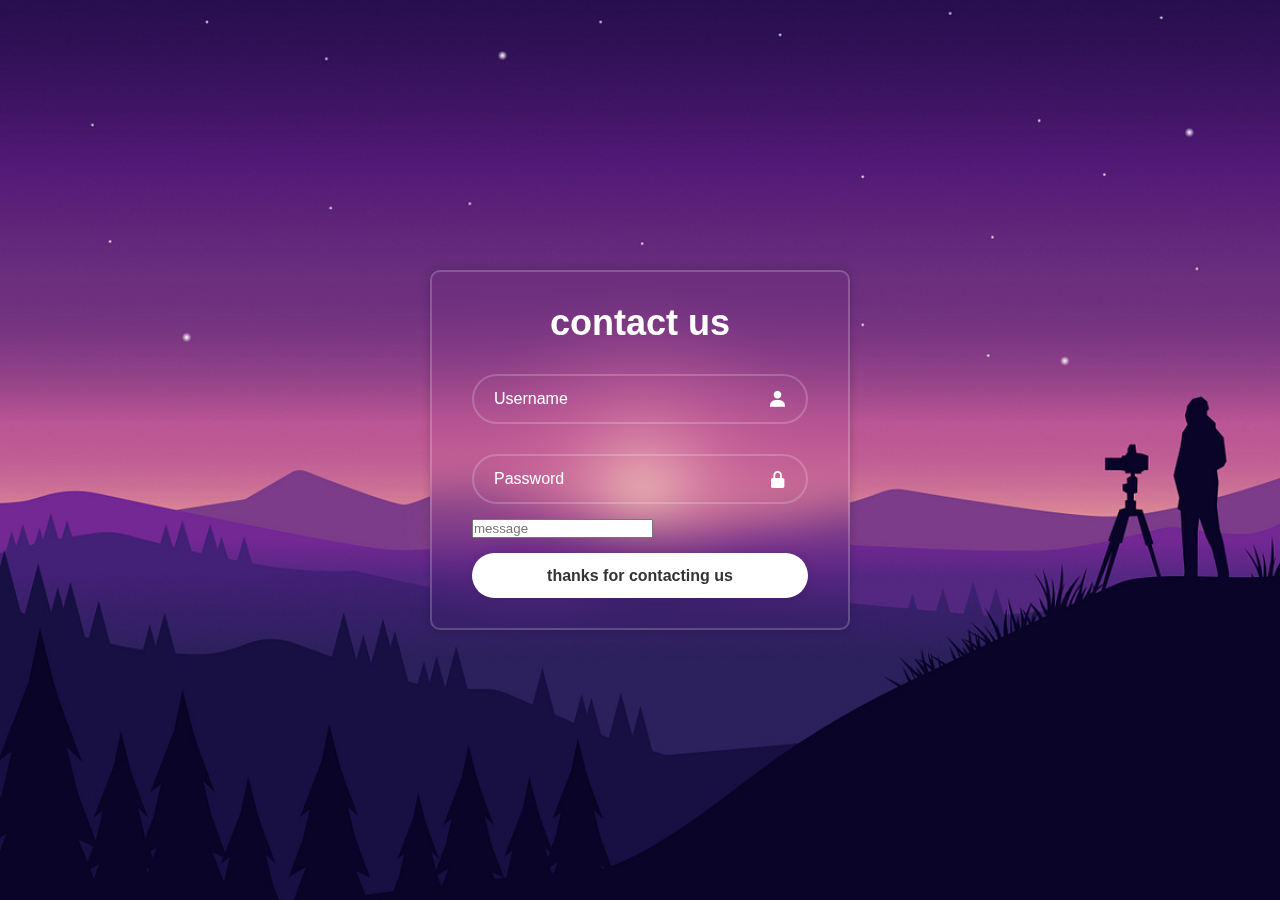
==== contact.html @ 41da9b0a "push" ====
<!DOCTYPE html>
<html>
    <head>
        <title>Login or Sign up</title>
        <link rel="stylesheet" href="contact.css">
        <link href='https://unpkg.com/boxicons@2.1.4/css/boxicons.min.css' rel='stylesheet'>
        <style></style>
    </head>
   
    <body>
        <div class="wrapper">
            <form action="">
                <h1>contact us</h1>
                <div class="input-box">
                    <input type="text" placeholder="Username"
                    required>
                    <i class='bx bxs-user'></i>
                </div>
                <div class="input-box">
                    <input type="password" placeholder="Password"
                    required>
                    <i class='bx bxs-lock-alt'></i>
                </div>


                <div class="remember-forgot">
                    <label><input type="message" placeholder="message"> 
                    </label>
                </div>

                <button type="submit" class="btn" href="index1.html">thanks for contacting us</button>

                
                
            </form>
        </div>


    </body>
</html>
---- contact.css ----
* {
    margin: 0;
    padding: 0;
    box-sizing: border-box;
    font-family: "Poppins", sans-serif;
  
  }
  
  
  body{
    display: flex;
    justify-content: center;
    align-items: center;
    min-height: 100vh;
    background: url('contact.jpg') no-repeat;
    background-size: cover;
    background-position: center;
  
  }
  
  .wrapper{
    width: 420px;
    background: transparent;
    border: 2px solid rgba(255, 255, 255, .2);
    backdrop-filter: blur(20px);
    box-shadow: 0 0 10px rgba(0, 0, 0, .2);
    color: #fff;
    border-radius: 10px;
    padding: 30px 40px;
  }
  
  .wrapper h1{
    font-size: 36px;
    text-align: center;
  }
  
  .wrapper .input-box {
    position: relative;
    width: 100%;
    height: 50px;
    margin: 30px 0;
  }
  
  .input-box input {
    width: 100%;
    height: 100%;
    background: transparent;
    border: none;
    outline: none;
    border: 2px solid rgba(255, 255, 255, .2);
    border-radius: 40px;
    font-size: 16px;
    color: #fff;
    padding: 20px 45px 20px 20px;
  
  }
  
  .input-box input::placeholder {
    color: #fff;
  
  }
  
  .input-box i {
    position: absolute;
    right: 20px;
    top: 50%;
    transform: translateY(-50%);
    font-size: 20px;
  
  
  }
  
  .wrapper .remember-forgot {
    display: flex;
    justify-content: space-between;
    font-size: 14.5px;
    margin: -15px 0 15px;
  
  }
  
  .remember-forgot label input {
    accent-color: #fff;
    margin-right: 3px;
  }
  
  .remember-forgot a {
    color: #fff;
    text-decoration: none;
  
  }
  
  .remember-forgot a:hover {
    text-decoration: underline;
  }
  
  .wrapper .btn {
    width: 100%;
    height: 45px;
    background: #fff;
    border: none;
    outline: none;
    border-radius: 40px;
    box-shadow: 0 0 10px rgba(0, 0, 0, .1);
    cursor: pointer;
    font-size: 16px;
    color: #333;
    font-weight: 600;
  }
  
  
  .wrapper .register-link {
    font-size: 14.5;
    text-align: center;
    margin: 20px 0 15px;
  }
  
  
  .register-link p a {
    color: #fff;
    text-decoration: none;
    font-weight: 600;
  
  
  }
  
  .register-link p a:hover {
    text-decoration: underline;
  
  }
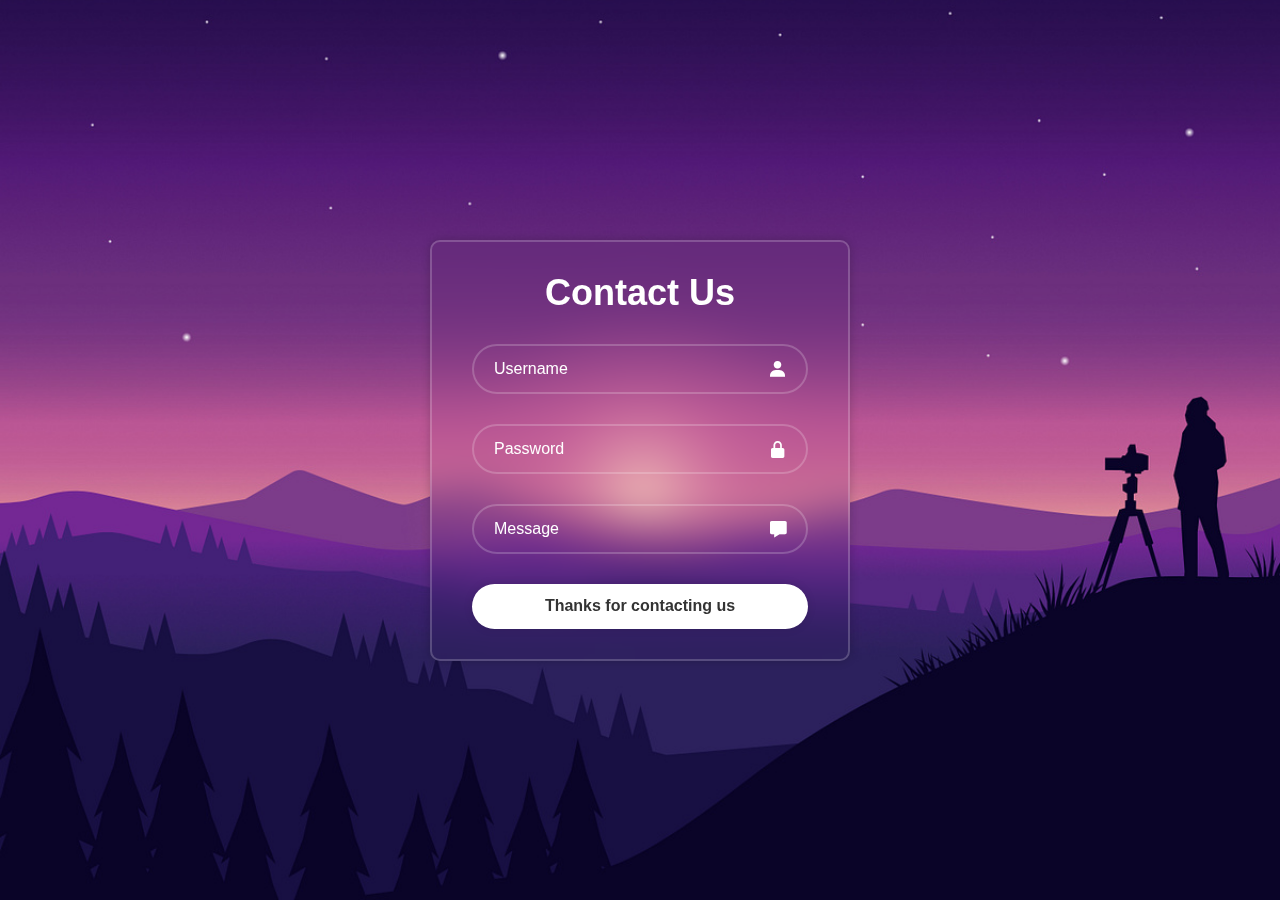
==== commit e619c23d: "new push" ====
--- a/contact.html
+++ b/contact.html
@@ -1,41 +1,33 @@
 <!DOCTYPE html>
-<html>
-    <head>
-        <title>Login or Sign up</title>
-        <link rel="stylesheet" href="contact.css">
-        <link href='https://unpkg.com/boxicons@2.1.4/css/boxicons.min.css' rel='stylesheet'>
-        <style></style>
-    </head>
-   
-    <body>
-        <div class="wrapper">
-            <form action="">
-                <h1>contact us</h1>
-                <div class="input-box">
-                    <input type="text" placeholder="Username"
-                    required>
-                    <i class='bx bxs-user'></i>
-                </div>
-                <div class="input-box">
-                    <input type="password" placeholder="Password"
-                    required>
-                    <i class='bx bxs-lock-alt'></i>
-                </div>
-
-
-                <div class="remember-forgot">
-                    <label><input type="message" placeholder="message"> 
-                    </label>
-                </div>
-
-                <button type="submit" class="btn" href="index1.html">thanks for contacting us</button>
-
-                
-                
-            </form>
-        </div>
-
-
+<html lang="en">
+<head>
+    <meta charset="UTF-8">
+    <meta name="viewport" content="width=device-width, initial-scale=1.0">
+    <title>Contact Us</title>
+    <link rel="stylesheet" href="contact.css">
+    <link href='https://unpkg.com/boxicons@2.1.4/css/boxicons.min.css' rel='stylesheet'>
+</head>
+<body>
+    <div class="wrapper">
+        <form id="contactForm">
+            <h1>Contact Us</h1>
+            <div class="input-box">
+                <input type="email" id="email" placeholder="Username" required>
+                <i class='bx bxs-user'></i>
+                <div id="result"></div>
+            </div>
+            <div class="input-box">
+                <input type="password" placeholder="Password" required>
+                <i class='bx bxs-lock-alt'></i>
+            </div>
+            <div class="input-box">
+                <input type="text" placeholder="Message" required>
+                <i class='bx bxs-message'></i>
+            </div>
+            <button type="submit" class="btn">Thanks for contacting us</button>
+        </form>
+    </div>
+<script src="contact.js"></script>
     </body>
 </html>
 
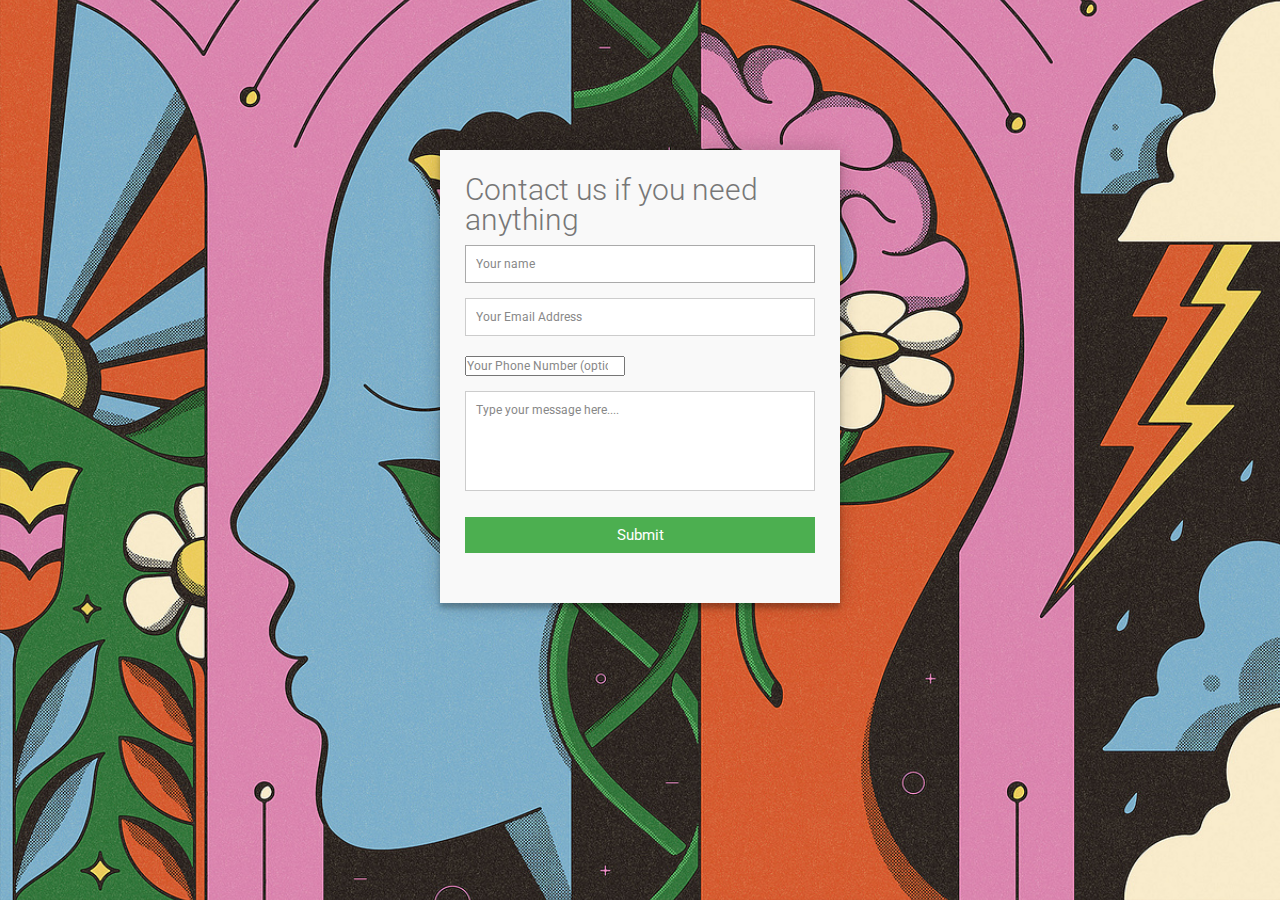
==== commit 419a8811: "push" ====
--- a/contact.html
+++ b/contact.html
@@ -8,25 +8,31 @@
     <link href='https://unpkg.com/boxicons@2.1.4/css/boxicons.min.css' rel='stylesheet'>
 </head>
 <body>
-    <div class="wrapper">
-        <form id="contactForm">
-            <h1>Contact Us</h1>
-            <div class="input-box">
-                <input type="email" id="email" placeholder="Username" required>
-                <i class='bx bxs-user'></i>
-                <div id="result"></div>
-            </div>
-            <div class="input-box">
-                <input type="password" placeholder="Password" required>
-                <i class='bx bxs-lock-alt'></i>
-            </div>
-            <div class="input-box">
-                <input type="text" placeholder="Message" required>
-                <i class='bx bxs-message'></i>
-            </div>
-            <button type="submit" class="btn">Thanks for contacting us</button>
+    <form class="contactform"></form>
+    <div class="container">  
+        <form id="contact" action="" method="post">
+          <h3>Contact us if you need anything</h3>
+          
+          <fieldset>
+            <input placeholder="Your name" type="text" tabindex="1" required autofocus>
+          </fieldset>
+          <fieldset>
+            <input placeholder="Your Email Address" type="email" tabindex="2" required>
+          </fieldset>
+          <fieldset>
+            <input placeholder="Your Phone Number (optional)" type="number" tabindex="3" required>
+          </fieldset>
+          <fieldset>
+           
+          <fieldset>
+            <textarea placeholder="Type your message here...." tabindex="4" required></textarea>
+          </fieldset>
+          <fieldset>
+            <button name="submit" type="submit" id="contact-submit" data-submit="...Sending">Submit</button>
+          </fieldset>
+    
         </form>
-    </div>
+      </div>
 <script src="contact.js"></script>
     </body>
 </html>
--- a/contact.css
+++ b/contact.css
@@ -1,130 +1,148 @@
+@import url(https://fonts.googleapis.com/css?family=Roboto:400,300,600,400italic);
 * {
-    margin: 0;
-    padding: 0;
-    box-sizing: border-box;
-    font-family: "Poppins", sans-serif;
-  
-  }
-  
-  
-  body{
-    display: flex;
-    justify-content: center;
-    align-items: center;
-    min-height: 100vh;
-    background: url('contact.jpg') no-repeat;
-    background-size: cover;
-    background-position: center;
-  
-  }
-  
-  .wrapper{
-    width: 420px;
-    background: transparent;
-    border: 2px solid rgba(255, 255, 255, .2);
-    backdrop-filter: blur(20px);
-    box-shadow: 0 0 10px rgba(0, 0, 0, .2);
-    color: #fff;
-    border-radius: 10px;
-    padding: 30px 40px;
-  }
-  
-  .wrapper h1{
-    font-size: 36px;
-    text-align: center;
-  }
-  
-  .wrapper .input-box {
-    position: relative;
-    width: 100%;
-    height: 50px;
-    margin: 30px 0;
-  }
-  
-  .input-box input {
-    width: 100%;
-    height: 100%;
-    background: transparent;
-    border: none;
-    outline: none;
-    border: 2px solid rgba(255, 255, 255, .2);
-    border-radius: 40px;
-    font-size: 16px;
-    color: #fff;
-    padding: 20px 45px 20px 20px;
-  
-  }
-  
-  .input-box input::placeholder {
-    color: #fff;
-  
-  }
-  
-  .input-box i {
-    position: absolute;
-    right: 20px;
-    top: 50%;
-    transform: translateY(-50%);
-    font-size: 20px;
-  
-  
-  }
-  
-  .wrapper .remember-forgot {
-    display: flex;
-    justify-content: space-between;
-    font-size: 14.5px;
-    margin: -15px 0 15px;
-  
-  }
-  
-  .remember-forgot label input {
-    accent-color: #fff;
-    margin-right: 3px;
-  }
-  
-  .remember-forgot a {
-    color: #fff;
-    text-decoration: none;
-  
-  }
-  
-  .remember-forgot a:hover {
-    text-decoration: underline;
-  }
-  
-  .wrapper .btn {
-    width: 100%;
-    height: 45px;
-    background: #fff;
-    border: none;
-    outline: none;
-    border-radius: 40px;
-    box-shadow: 0 0 10px rgba(0, 0, 0, .1);
-    cursor: pointer;
-    font-size: 16px;
-    color: #333;
-    font-weight: 600;
-  }
-  
-  
-  .wrapper .register-link {
-    font-size: 14.5;
-    text-align: center;
-    margin: 20px 0 15px;
-  }
-  
-  
-  .register-link p a {
-    color: #fff;
-    text-decoration: none;
-    font-weight: 600;
-  
-  
-  }
-  
-  .register-link p a:hover {
-    text-decoration: underline;
-  
-  }
-  +  margin: 0;
+  padding: 0;
+  box-sizing: border-box;
+  -webkit-box-sizing: border-box;
+  -moz-box-sizing: border-box;
+  -webkit-font-smoothing: antialiased;
+  -moz-font-smoothing: antialiased;
+  -o-font-smoothing: antialiased;
+  font-smoothing: antialiased;
+  text-rendering: optimizeLegibility;
+}
+
+body {
+  font-family: "Roboto", Helvetica, Arial, sans-serif;
+  font-weight: 100;
+  font-size: 12px;
+  line-height: 30px;
+  color: #777;
+  background: url(sign.jpg);
+  background-attachment: fixed;
+  background-position: center;
+  background-repeat: no-repeat;
+  background-size: cover;
+}
+
+.container {
+  max-width: 400px;
+  width: 100%;
+  margin: 0 auto;
+  position: relative;
+}
+
+#contact input[type="text"],
+#contact input[type="email"],
+#contact input[type="number"],
+#contact input[type="url"],
+#contact textarea,
+#contact button[type="submit"] {
+  font: 400 12px/16px "Roboto", Helvetica, Arial, sans-serif;
+}
+
+#contact {
+  background: #F9F9F9;
+  padding: 25px;
+  margin: 150px 0;
+  box-shadow: 0 0 20px 0 rgba(0, 0, 0, 0.2), 0 5px 5px 0 rgba(0, 0, 0, 0.24);
+}
+
+#contact h3 {
+  display: block;
+  font-size: 30px;
+  font-weight: 300;
+  margin-bottom: 10px;
+}
+
+#contact h4 {
+  margin: 5px 0 15px;
+  display: block;
+  font-size: 13px;
+  font-weight: 400;
+}
+
+fieldset {
+  border: medium none !important;
+  margin: 0 0 10px;
+  min-width: 100%;
+  padding: 0;
+  width: 100%;
+}
+
+#contact input[type="text"],
+#contact input[type="email"],
+#contact input[type="tel"],
+#contact input[type="url"],
+#contact textarea {
+  width: 100%;
+  border: 1px solid #ccc;
+  background: #FFF;
+  margin: 0 0 5px;
+  padding: 10px;
+}
+
+#contact input[type="text"]:hover,
+#contact input[type="email"]:hover,
+#contact input[type="tel"]:hover,
+#contact input[type="url"]:hover,
+#contact textarea:hover {
+  -webkit-transition: border-color 0.3s ease-in-out;
+  -moz-transition: border-color 0.3s ease-in-out;
+  transition: border-color 0.3s ease-in-out;
+  border: 1px solid #aaa;
+}
+
+#contact textarea {
+  height: 100px;
+  max-width: 100%;
+  resize: none;
+}
+
+#contact button[type="submit"] {
+  cursor: pointer;
+  width: 100%;
+  border: none;
+  background: #4CAF50;
+  color: #FFF;
+  margin: 0 0 5px;
+  padding: 10px;
+  font-size: 15px;
+}
+
+#contact button[type="submit"]:hover {
+  background: #43A047;
+  -webkit-transition: background 0.3s ease-in-out;
+  -moz-transition: background 0.3s ease-in-out;
+  transition: background-color 0.3s ease-in-out;
+}
+
+#contact button[type="submit"]:active {
+  box-shadow: inset 0 1px 3px rgba(0, 0, 0, 0.5);
+}
+
+.copyright {
+  text-align: center;
+}
+
+#contact input:focus,
+#contact textarea:focus {
+  outline: 0;
+  border: 1px solid #aaa;
+}
+
+::-webkit-input-placeholder {
+  color: #888;
+}
+
+:-moz-placeholder {
+  color: #888;
+}
+
+::-moz-placeholder {
+  color: #888;
+}
+
+:-ms-input-placeholder {
+  color: #888;
+}